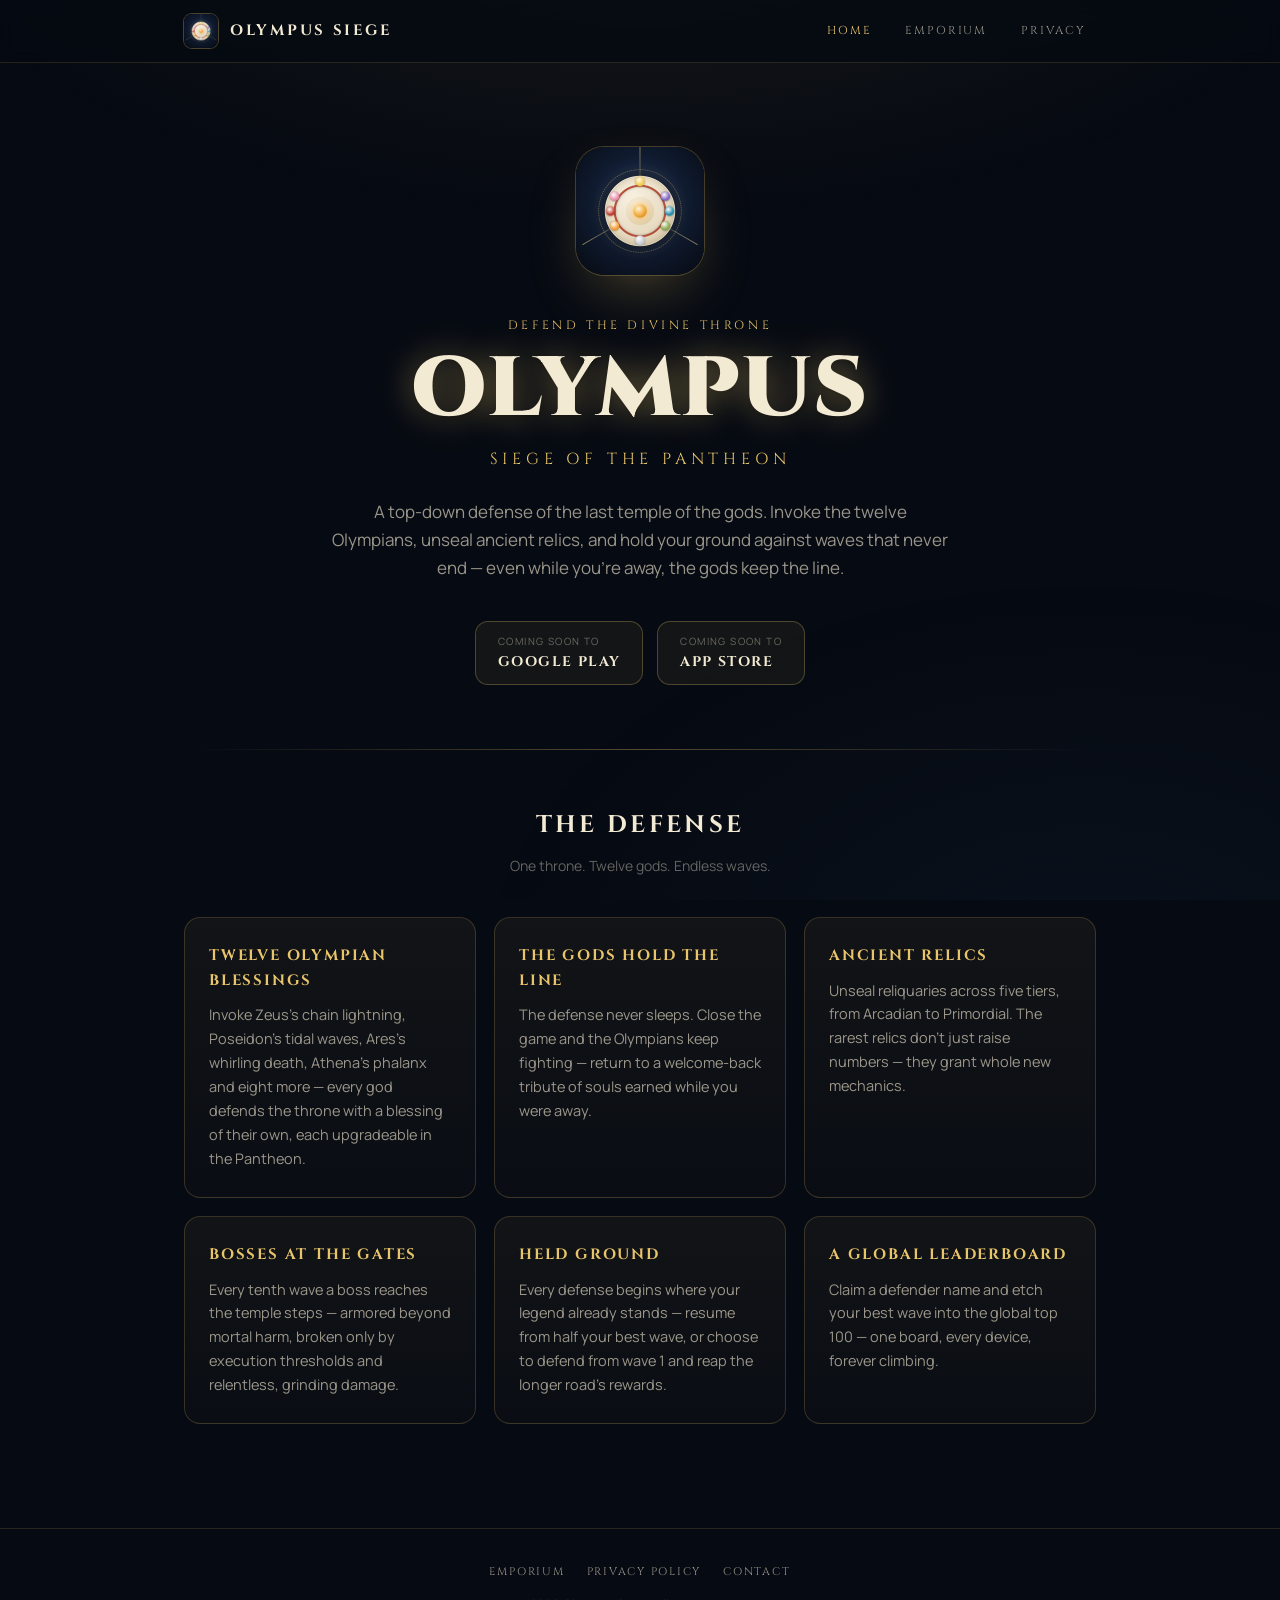
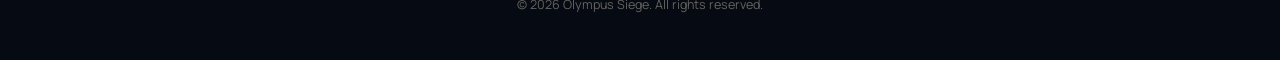
==== index.html @ e72ffd7d "Olympus Siege website: landing page, Emporium (coming soon), privacy policy Static GitHub Pages site" ====
<!DOCTYPE html>
<html lang="en">
<head>
<meta charset="UTF-8">
<meta name="viewport" content="width=device-width, initial-scale=1">
<title>Olympus Siege — Defend the Divine Throne</title>
<meta name="description" content="Olympus Siege is a top-down tower-defense game: command the blessings of the twelve Olympians and hold the divine throne against endless waves.">
<link rel="icon" type="image/png" href="assets/icon-180.png">
<link rel="apple-touch-icon" href="assets/icon-180.png">
<link rel="preconnect" href="https://fonts.googleapis.com">
<link rel="preconnect" href="https://fonts.gstatic.com" crossorigin>
<link href="https://fonts.googleapis.com/css2?family=Cinzel:wght@500;600;700;900&family=Manrope:wght@400;500;600;700;800&display=swap" rel="stylesheet">
<link rel="stylesheet" href="styles.css">
</head>
<body>

<header>
  <div class="wrap nav">
    <a class="brand" href="index.html"><img src="assets/icon-180.png" alt=""><span>OLYMPUS SIEGE</span></a>
    <a class="link active" href="index.html">Home</a>
    <a class="link" href="shop.html">Emporium</a>
    <a class="link" href="privacy.html">Privacy</a>
  </div>
</header>

<main class="wrap">

  <div class="hero">
    <img class="mark" src="assets/icon-512.png" alt="Olympus Siege app icon — a golden temple under siege">
    <div class="kicker">Defend the Divine Throne</div>
    <h1 class="title">OLYMPUS</h1>
    <div class="subtitle">SIEGE OF THE PANTHEON</div>
    <p class="lede">A top-down defense of the last temple of the gods. Invoke the twelve
    Olympians, unseal ancient relics, and hold your ground against waves that never end —
    even while you're away, the gods keep the line.</p>
    <div class="badges">
      <span class="badge"><small>Coming soon to</small><b>GOOGLE PLAY</b></span>
      <span class="badge"><small>Coming soon to</small><b>APP STORE</b></span>
    </div>
  </div>

  <div class="rule"></div>

  <section>
    <h2 class="heading">THE DEFENSE</h2>
    <p class="heading-sub">One throne. Twelve gods. Endless waves.</p>
    <div class="grid">
      <div class="card">
        <h3>TWELVE OLYMPIAN BLESSINGS</h3>
        <p>Invoke Zeus's chain lightning, Poseidon's tidal waves, Ares's whirling death,
        Athena's phalanx and eight more — every god defends the throne with a blessing of
        their own, each upgradeable in the Pantheon.</p>
      </div>
      <div class="card">
        <h3>THE GODS HOLD THE LINE</h3>
        <p>The defense never sleeps. Close the game and the Olympians keep fighting —
        return to a welcome-back tribute of souls earned while you were away.</p>
      </div>
      <div class="card">
        <h3>ANCIENT RELICS</h3>
        <p>Unseal reliquaries across five tiers, from Arcadian to Primordial. The rarest
        relics don't just raise numbers — they grant whole new mechanics.</p>
      </div>
      <div class="card">
        <h3>BOSSES AT THE GATES</h3>
        <p>Every tenth wave a boss reaches the temple steps — armored beyond mortal harm,
        broken only by execution thresholds and relentless, grinding damage.</p>
      </div>
      <div class="card">
        <h3>HELD GROUND</h3>
        <p>Every defense begins where your legend already stands — resume from half your
        best wave, or choose to defend from wave 1 and reap the longer road's rewards.</p>
      </div>
      <div class="card">
        <h3>A GLOBAL LEADERBOARD</h3>
        <p>Claim a defender name and etch your best wave into the global top 100 —
        one board, every device, forever climbing.</p>
      </div>
    </div>
  </section>

</main>

<footer>
  <div class="wrap">
    <div class="links">
      <a href="shop.html">Emporium</a>
      <a href="privacy.html">Privacy Policy</a>
      <a href="mailto:olympussiege.dev@gmail.com">Contact</a>
    </div>
    <div class="fine">© 2026 Olympus Siege. All rights reserved.</div>
  </div>
</footer>

</body>
</html>
---- styles.css ----
:root {
  --ink: #060a12;
  --ink-2: #0a101c;
  --panel: rgba(232, 196, 106, .06);
  --line: rgba(232, 196, 106, .28);
  --gold: #e8c46a;
  --gold-soft: rgba(232, 196, 106, .75);
  --marble: #f3ead4;
  --dim: rgba(243, 234, 212, .62);
  --faint: rgba(243, 234, 212, .4);
}

* { margin: 0; padding: 0; box-sizing: border-box; }

html { scroll-behavior: smooth; }

body {
  background: var(--ink);
  color: var(--marble);
  font-family: 'Manrope', system-ui, sans-serif;
  font-size: 16px;
  line-height: 1.65;
  -webkit-font-smoothing: antialiased;
}

body::before {
  content: '';
  position: fixed;
  inset: 0;
  background:
    radial-gradient(1100px 520px at 50% -140px, rgba(232, 196, 106, .09), transparent 70%),
    radial-gradient(900px 600px at 85% 110%, rgba(106, 166, 232, .05), transparent 70%);
  pointer-events: none;
  z-index: 0;
}

.wrap {
  position: relative;
  z-index: 1;
  max-width: 960px;
  margin: 0 auto;
  padding: 0 24px;
}

/* ---------- header ---------- */
header {
  border-bottom: 1px solid rgba(232, 196, 106, .14);
  background: rgba(6, 10, 18, .82);
  backdrop-filter: blur(8px);
  position: sticky;
  top: 0;
  z-index: 10;
}

.nav {
  display: flex;
  align-items: center;
  gap: 14px;
  height: 62px;
}

.nav .brand {
  display: flex;
  align-items: center;
  gap: 12px;
  text-decoration: none;
  color: var(--marble);
  margin-right: auto;
}

.nav .brand img {
  width: 34px;
  height: 34px;
  border-radius: 8px;
  box-shadow: 0 0 0 1px rgba(232, 196, 106, .3);
}

.nav .brand span {
  font-family: 'Cinzel', serif;
  font-weight: 700;
  font-size: 15px;
  letter-spacing: .18em;
}

.nav a.link {
  font-family: 'Cinzel', serif;
  font-size: 11.5px;
  letter-spacing: .16em;
  text-transform: uppercase;
  color: var(--dim);
  text-decoration: none;
  padding: 8px 10px;
  border-radius: 8px;
  transition: color .15s;
}

.nav a.link:hover { color: var(--gold); }
.nav a.link.active { color: var(--gold); }

/* ---------- hero ---------- */
.hero {
  text-align: center;
  padding: 84px 0 64px;
}

.hero img.mark {
  width: 128px;
  height: 128px;
  border-radius: 28px;
  box-shadow: 0 24px 60px -18px rgba(232, 196, 106, .35), 0 0 0 1px rgba(232, 196, 106, .25);
  margin-bottom: 34px;
}

.kicker {
  font-family: 'Cinzel', serif;
  font-size: 12px;
  letter-spacing: .3em;
  text-transform: uppercase;
  color: var(--gold);
  margin-bottom: 14px;
}

h1.title {
  font-family: 'Cinzel', serif;
  font-weight: 900;
  font-size: clamp(46px, 9vw, 84px);
  line-height: .95;
  letter-spacing: .02em;
  text-shadow: 0 0 34px rgba(232, 196, 106, .45), 0 2px 4px rgba(0, 0, 0, .5);
}

.subtitle {
  font-family: 'Cinzel', serif;
  font-size: clamp(12px, 2.4vw, 16px);
  letter-spacing: .3em;
  color: var(--gold);
  margin-top: 16px;
}

.hero p.lede {
  max-width: 620px;
  margin: 26px auto 0;
  color: var(--dim);
  font-size: 17px;
}

.badges {
  display: flex;
  gap: 14px;
  justify-content: center;
  flex-wrap: wrap;
  margin-top: 38px;
}

.badge {
  display: inline-flex;
  flex-direction: column;
  align-items: flex-start;
  gap: 1px;
  padding: 11px 22px;
  border: 1px solid var(--line);
  border-radius: 13px;
  background: var(--panel);
  text-decoration: none;
  color: var(--marble);
}

.badge small {
  font-size: 10px;
  letter-spacing: .14em;
  text-transform: uppercase;
  color: var(--faint);
}

.badge b {
  font-family: 'Cinzel', serif;
  font-size: 14px;
  letter-spacing: .1em;
}

/* ---------- sections ---------- */
section { padding: 56px 0; }

.rule {
  height: 1px;
  background: linear-gradient(90deg, transparent, rgba(232, 196, 106, .35), transparent);
}

h2.heading {
  font-family: 'Cinzel', serif;
  font-weight: 700;
  font-size: 24px;
  letter-spacing: .14em;
  text-align: center;
  color: var(--marble);
  margin-bottom: 8px;
}

.heading-sub {
  text-align: center;
  color: var(--faint);
  font-size: 14px;
  margin-bottom: 40px;
}

.grid {
  display: grid;
  grid-template-columns: repeat(auto-fit, minmax(260px, 1fr));
  gap: 18px;
}

.card {
  border: 1px solid rgba(232, 196, 106, .2);
  border-radius: 16px;
  background: linear-gradient(180deg, rgba(232, 196, 106, .055), rgba(232, 196, 106, .02));
  padding: 26px 24px;
}

.card h3 {
  font-family: 'Cinzel', serif;
  font-size: 15px;
  font-weight: 700;
  letter-spacing: .12em;
  color: var(--gold);
  margin-bottom: 10px;
}

.card p {
  color: var(--dim);
  font-size: 14.5px;
}

/* ---------- shop ---------- */
.pact {
  display: flex;
  flex-direction: column;
  border: 1px solid rgba(232, 196, 106, .28);
  border-radius: 18px;
  background: linear-gradient(180deg, rgba(232, 196, 106, .07), rgba(232, 196, 106, .02));
  padding: 30px 26px;
}

.pact .tier {
  font-size: 10px;
  letter-spacing: .22em;
  text-transform: uppercase;
  color: var(--faint);
  margin-bottom: 8px;
}

.pact h3 {
  font-family: 'Cinzel', serif;
  font-size: 19px;
  font-weight: 700;
  letter-spacing: .08em;
  color: var(--marble);
  margin-bottom: 16px;
}

.pact ul {
  list-style: none;
  margin-bottom: 22px;
  flex: 1;
}

.pact ul li {
  color: var(--dim);
  font-size: 14.5px;
  padding: 5px 0 5px 24px;
  position: relative;
}

.pact ul li::before {
  content: '✦';
  position: absolute;
  left: 2px;
  color: var(--gold-soft);
  font-size: 12px;
}

.pact .price {
  font-family: 'Cinzel', serif;
  font-weight: 700;
  font-size: 24px;
  color: var(--gold);
  margin-bottom: 16px;
}

.btn {
  display: block;
  width: 100%;
  text-align: center;
  padding: 14px 0;
  border: none;
  border-radius: 13px;
  font-family: 'Cinzel', serif;
  font-weight: 700;
  font-size: 14px;
  letter-spacing: .16em;
  text-decoration: none;
  cursor: pointer;
  background: linear-gradient(180deg, #f3da8d, var(--gold) 58%, #c79a3e);
  color: #2a1d05;
  box-shadow: 0 8px 22px -6px rgba(232, 196, 106, .55), inset 0 1px 0 rgba(255, 255, 255, .5);
}

.btn[disabled], .btn.disabled {
  background: rgba(232, 196, 106, .12);
  color: var(--faint);
  box-shadow: none;
  cursor: default;
  border: 1px solid rgba(232, 196, 106, .2);
}

.notice {
  max-width: 640px;
  margin: 0 auto 40px;
  padding: 14px 22px;
  border: 1px solid rgba(232, 196, 106, .3);
  border-radius: 13px;
  background: rgba(232, 196, 106, .06);
  text-align: center;
  font-family: 'Cinzel', serif;
  font-size: 12px;
  letter-spacing: .14em;
  color: var(--gold);
}

/* ---------- prose (privacy) ---------- */
.prose { max-width: 720px; margin: 0 auto; padding: 56px 0 24px; }

.prose h1 {
  font-family: 'Cinzel', serif;
  font-weight: 700;
  font-size: 30px;
  letter-spacing: .1em;
  margin-bottom: 6px;
}

.prose .meta { color: var(--faint); font-size: 14px; margin-bottom: 36px; }

.prose h2 {
  font-family: 'Cinzel', serif;
  font-size: 17px;
  font-weight: 700;
  letter-spacing: .1em;
  color: var(--gold);
  margin: 36px 0 12px;
}

.prose p, .prose li { color: var(--dim); font-size: 15.5px; }
.prose p { margin-bottom: 14px; }
.prose ul { margin: 0 0 14px 22px; }
.prose li { margin-bottom: 7px; }
.prose strong { color: var(--marble); }
.prose a { color: var(--gold); }

.prose table {
  width: 100%;
  border-collapse: collapse;
  margin: 6px 0 18px;
  font-size: 14.5px;
}

.prose th, .prose td {
  text-align: left;
  padding: 9px 12px;
  border: 1px solid rgba(232, 196, 106, .18);
  color: var(--dim);
  vertical-align: top;
}

.prose th {
  color: var(--gold);
  font-family: 'Cinzel', serif;
  font-size: 12px;
  letter-spacing: .1em;
  background: rgba(232, 196, 106, .05);
}

/* ---------- footer ---------- */
footer {
  border-top: 1px solid rgba(232, 196, 106, .14);
  margin-top: 48px;
  padding: 34px 0 44px;
  text-align: center;
}

footer .links {
  display: flex;
  gap: 22px;
  justify-content: center;
  flex-wrap: wrap;
  margin-bottom: 14px;
}

footer a {
  font-family: 'Cinzel', serif;
  font-size: 11px;
  letter-spacing: .16em;
  text-transform: uppercase;
  color: var(--dim);
  text-decoration: none;
}

footer a:hover { color: var(--gold); }

footer .fine { color: var(--faint); font-size: 12.5px; }
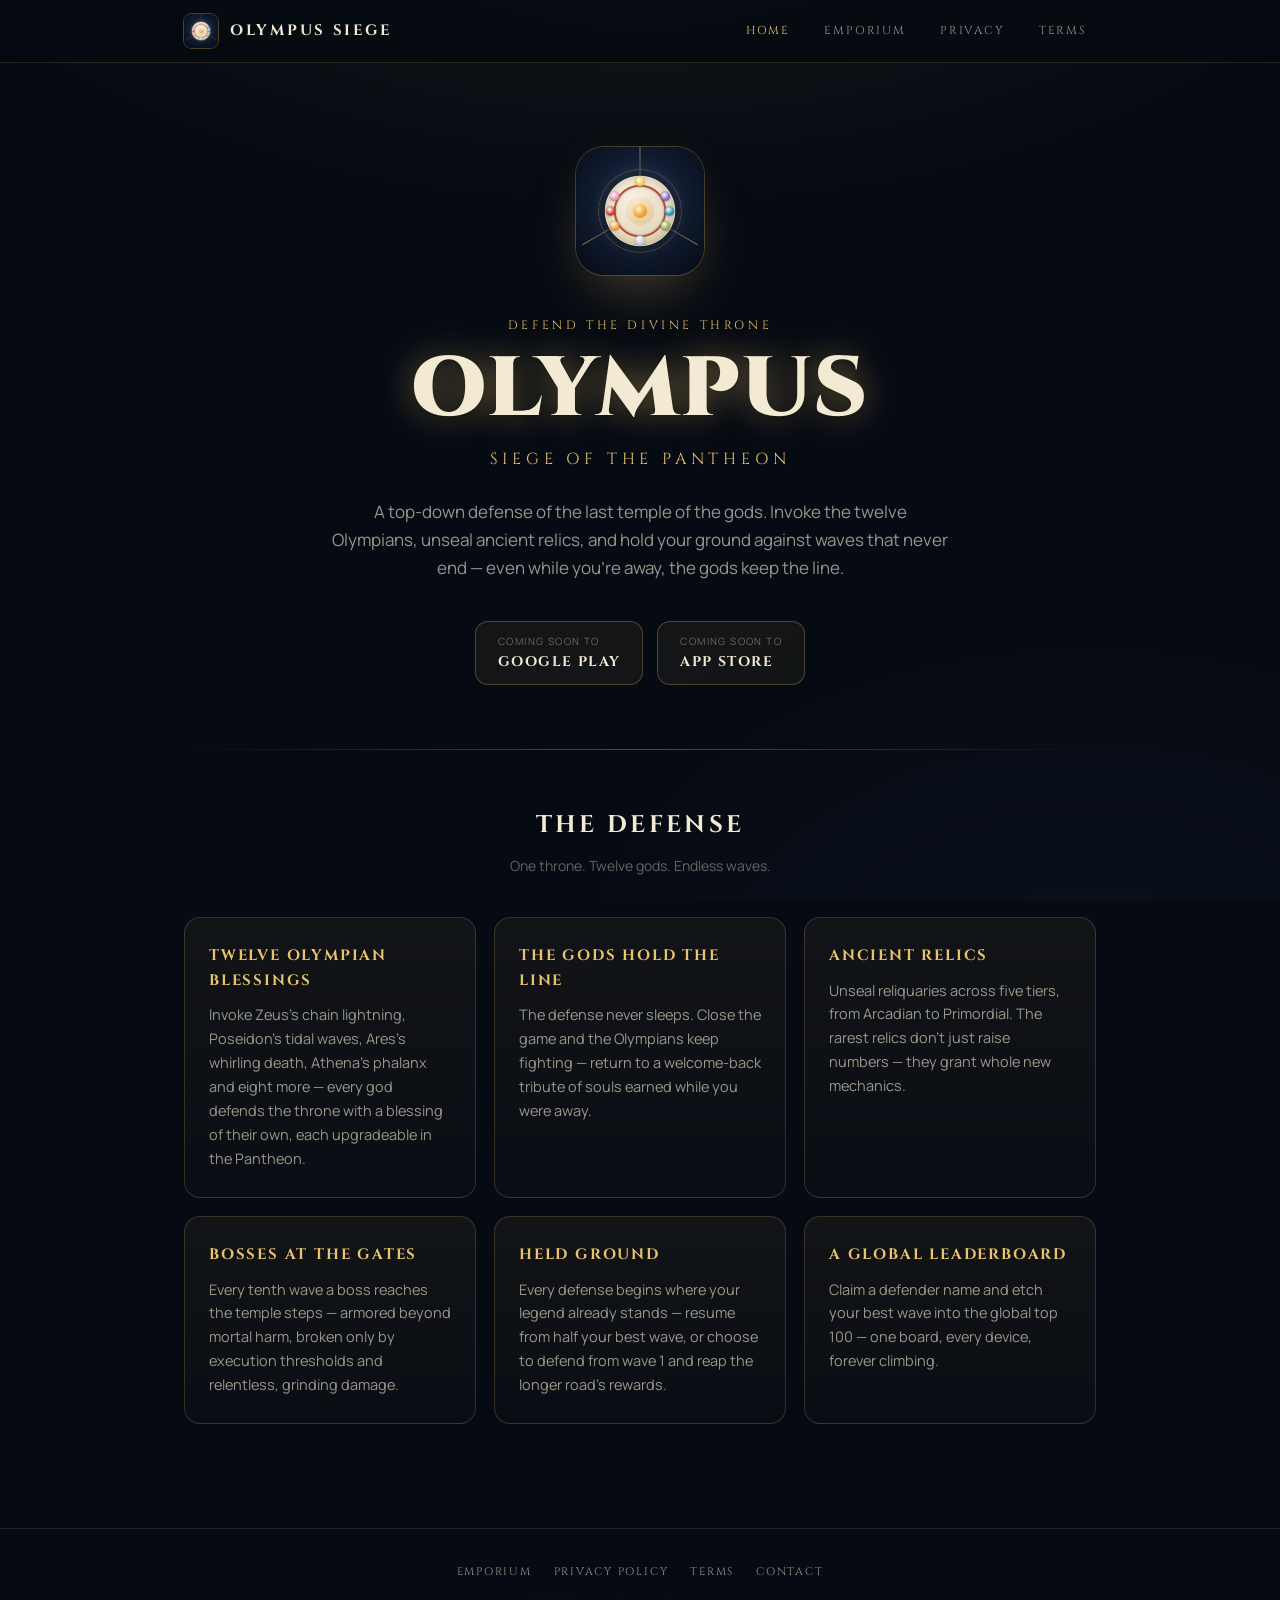
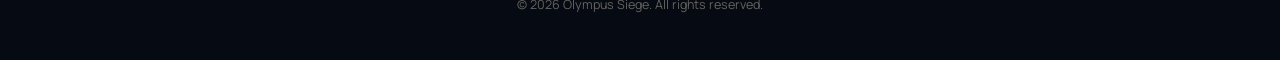
==== commit 71539a9d: "Add Terms & Conditions page + link it site-wide" ====
--- a/index.html
+++ b/index.html
@@ -20,6 +20,7 @@
     <a class="link active" href="index.html">Home</a>
     <a class="link" href="shop.html">Emporium</a>
     <a class="link" href="privacy.html">Privacy</a>
+    <a class="link" href="terms.html">Terms</a>
   </div>
 </header>
 
@@ -86,6 +87,7 @@
     <div class="links">
       <a href="shop.html">Emporium</a>
       <a href="privacy.html">Privacy Policy</a>
+      <a href="terms.html">Terms</a>
       <a href="mailto:olympussiege.dev@gmail.com">Contact</a>
     </div>
     <div class="fine">© 2026 Olympus Siege. All rights reserved.</div>
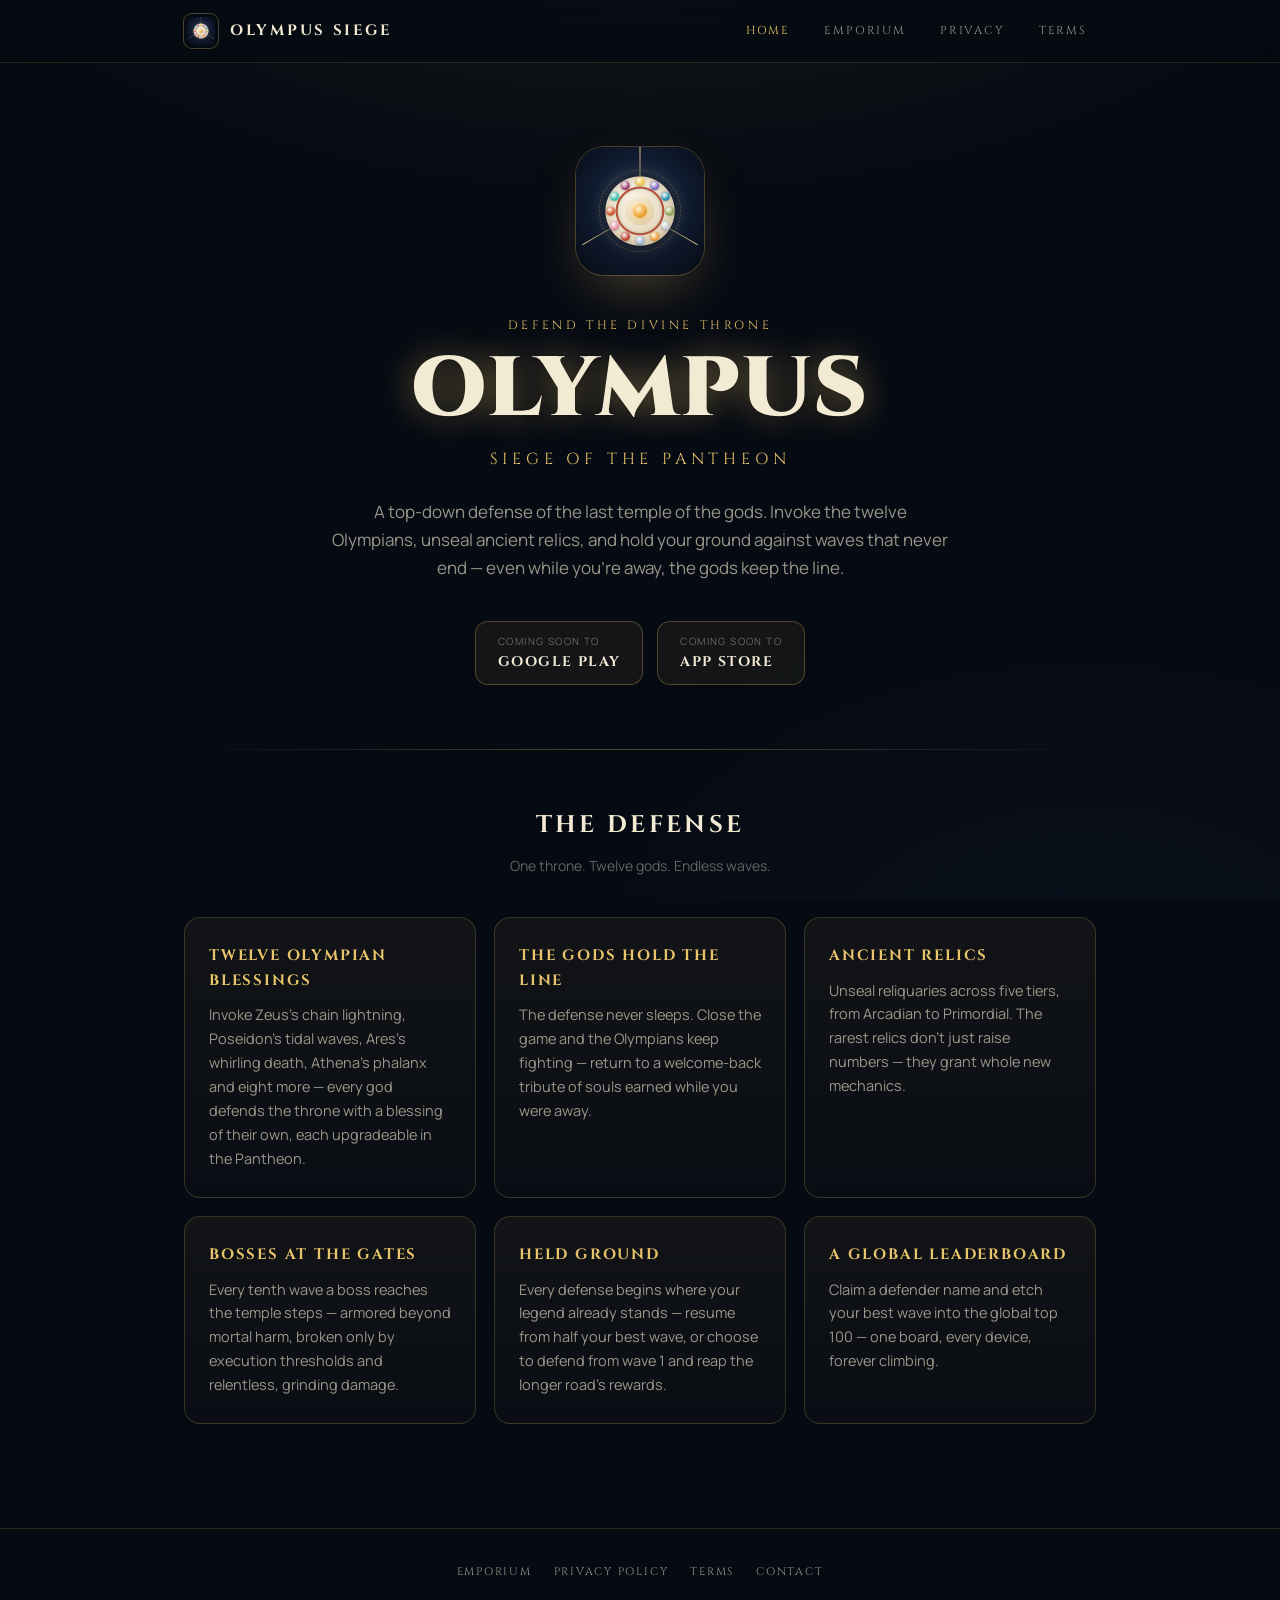
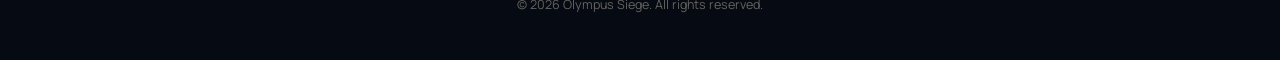
==== commit 82de9082: "Replace stale 8-orb icons with the canonical 12-orb exports + cache-bust assets The site shipped the" ====
--- a/index.html
+++ b/index.html
@@ -5,18 +5,18 @@
 <meta name="viewport" content="width=device-width, initial-scale=1">
 <title>Olympus Siege — Defend the Divine Throne</title>
 <meta name="description" content="Olympus Siege is a top-down tower-defense game: command the blessings of the twelve Olympians and hold the divine throne against endless waves.">
-<link rel="icon" type="image/png" href="assets/icon-180.png">
-<link rel="apple-touch-icon" href="assets/icon-180.png">
+<link rel="icon" type="image/png" href="assets/icon-180.png?v=2">
+<link rel="apple-touch-icon" href="assets/icon-180.png?v=2">
 <link rel="preconnect" href="https://fonts.googleapis.com">
 <link rel="preconnect" href="https://fonts.gstatic.com" crossorigin>
 <link href="https://fonts.googleapis.com/css2?family=Cinzel:wght@500;600;700;900&family=Manrope:wght@400;500;600;700;800&display=swap" rel="stylesheet">
-<link rel="stylesheet" href="styles.css">
+<link rel="stylesheet" href="styles.css?v=2">
 </head>
 <body>
 
 <header>
   <div class="wrap nav">
-    <a class="brand" href="index.html"><img src="assets/icon-180.png" alt=""><span>OLYMPUS SIEGE</span></a>
+    <a class="brand" href="index.html"><img src="assets/icon-180.png?v=2" alt=""><span>OLYMPUS SIEGE</span></a>
     <a class="link active" href="index.html">Home</a>
     <a class="link" href="shop.html">Emporium</a>
     <a class="link" href="privacy.html">Privacy</a>
@@ -27,7 +27,7 @@
 <main class="wrap">
 
   <div class="hero">
-    <img class="mark" src="assets/icon-512.png" alt="Olympus Siege app icon — a golden temple under siege">
+    <img class="mark" src="assets/icon-512.png?v=2" alt="Olympus Siege app icon — a golden temple under siege">
     <div class="kicker">Defend the Divine Throne</div>
     <h1 class="title">OLYMPUS</h1>
     <div class="subtitle">SIEGE OF THE PANTHEON</div>
--- a/styles.css
+++ b/styles.css
@@ -73,6 +73,11 @@
   height: 34px;
   border-radius: 8px;
   box-shadow: 0 0 0 1px rgba(232, 196, 106, .3);
+  /* The icon art is near-full-bleed (the dashed ring sits ~1px from the asset's top edge),
+     so at nav size the ring's top arc read as cut off (user-reported on iPhone). Inset the
+     art on a background matching the icon's own navy (= --ink, so it blends seamlessly). */
+  padding: 3px;
+  background: var(--ink);
 }
 
 .nav .brand span {
@@ -406,3 +411,51 @@
 footer a:hover { color: var(--gold); }
 
 footer .fine { color: var(--faint); font-size: 12.5px; }
+
+/* ---------- responsive (2026-08-21 — the sheet had NO media queries; the 5-item nav
+   needed 536px and forced a horizontal scroll on phones, which iOS renders as the whole
+   page zoomed/shifted. Tablet (≥768px) already laid out fine and is left untouched.) */
+@media (max-width: 700px) {
+
+  /* Header: two stacked rows — brand centered on its own line, links wrapped under it.
+     The sticky header grows a little; everything stays tappable (≥40px hit areas). */
+  .nav {
+    flex-wrap: wrap;
+    height: auto;
+    padding: 10px 0 8px;
+    gap: 2px 4px;
+    justify-content: center;
+  }
+  .nav .brand { width: 100%; justify-content: center; margin-right: 0; margin-bottom: 4px; }
+  .nav .brand img { width: 30px; height: 30px; }
+  .nav .brand span { font-size: 14px; }
+  .nav a.link { font-size: 11px; letter-spacing: .12em; padding: 8px 9px; }
+
+  /* Breathing room scaled to the small screen */
+  .wrap { padding: 0 18px; }
+  .hero { padding: 52px 0 44px; }
+  .hero img.mark { width: 96px; height: 96px; border-radius: 22px; margin-bottom: 26px; }
+  .hero p.lede { font-size: 15.5px; }
+  section { padding: 40px 0; }
+  h2.heading { font-size: 20px; }
+  .heading-sub { margin-bottom: 28px; }
+  .card { padding: 22px 18px; }
+  .pact { padding: 24px 20px; }
+  .notice { padding: 12px 16px; font-size: 11px; }
+
+  /* Prose pages (privacy/terms): tighter headings; wide tables scroll WITHIN themselves
+     instead of dragging the whole page sideways. */
+  .prose { padding: 40px 0 16px; }
+  .prose h1 { font-size: 24px; }
+  .prose table {
+    display: block;
+    overflow-x: auto;
+    -webkit-overflow-scrolling: touch;
+  }
+}
+
+/* Very narrow phones (SE/mini class): keep the nav links on one wrapped line comfortably. */
+@media (max-width: 360px) {
+  .nav a.link { font-size: 10px; letter-spacing: .1em; padding: 8px 6px; }
+  h1.title { font-size: 42px; }
+}
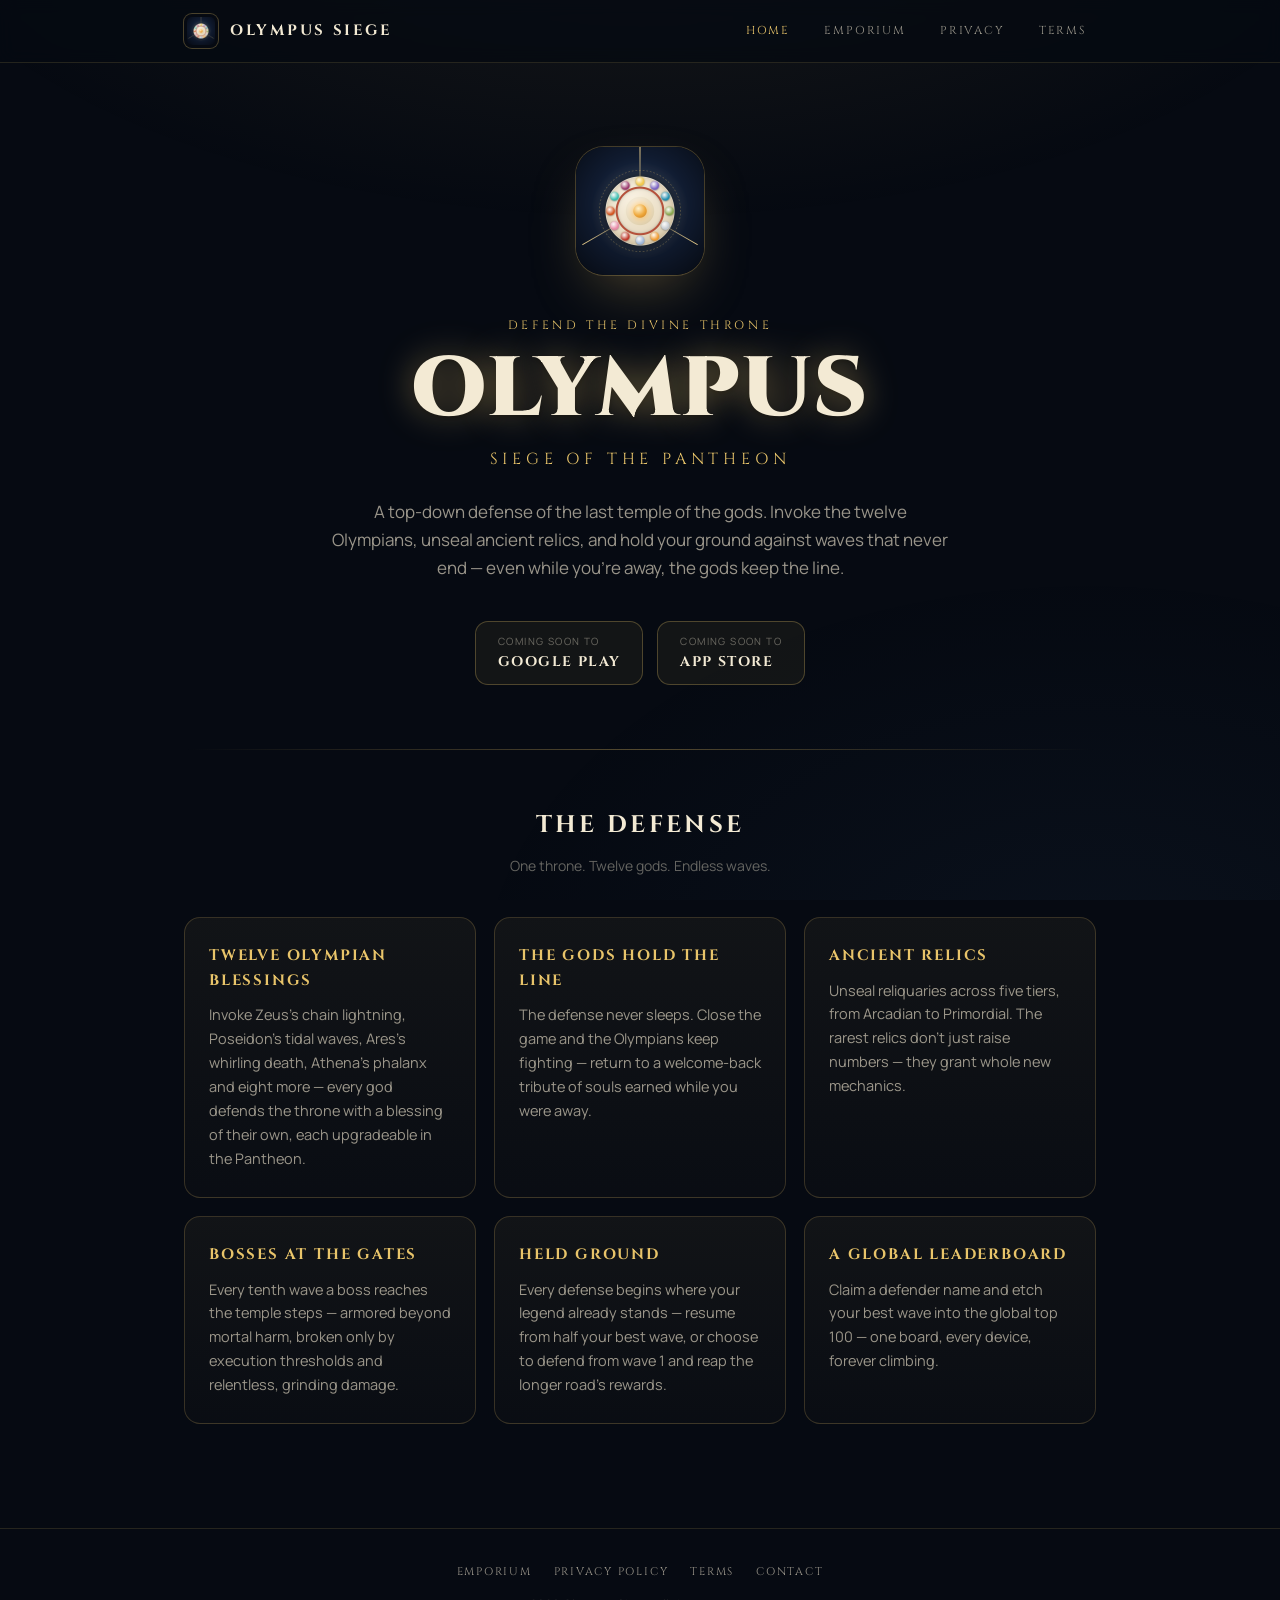
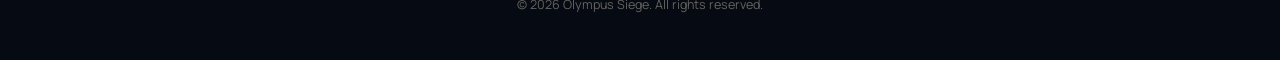
==== commit c8110a51: "Header brand icon: use the roomy icon-512 (icon-180 is the full-bleed iOS export) The 180 render is " ====
--- a/index.html
+++ b/index.html
@@ -16,7 +16,7 @@
 
 <header>
   <div class="wrap nav">
-    <a class="brand" href="index.html"><img src="assets/icon-180.png?v=2" alt=""><span>OLYMPUS SIEGE</span></a>
+    <a class="brand" href="index.html"><img src="assets/icon-512.png?v=2" alt=""><span>OLYMPUS SIEGE</span></a>
     <a class="link active" href="index.html">Home</a>
     <a class="link" href="shop.html">Emporium</a>
     <a class="link" href="privacy.html">Privacy</a>
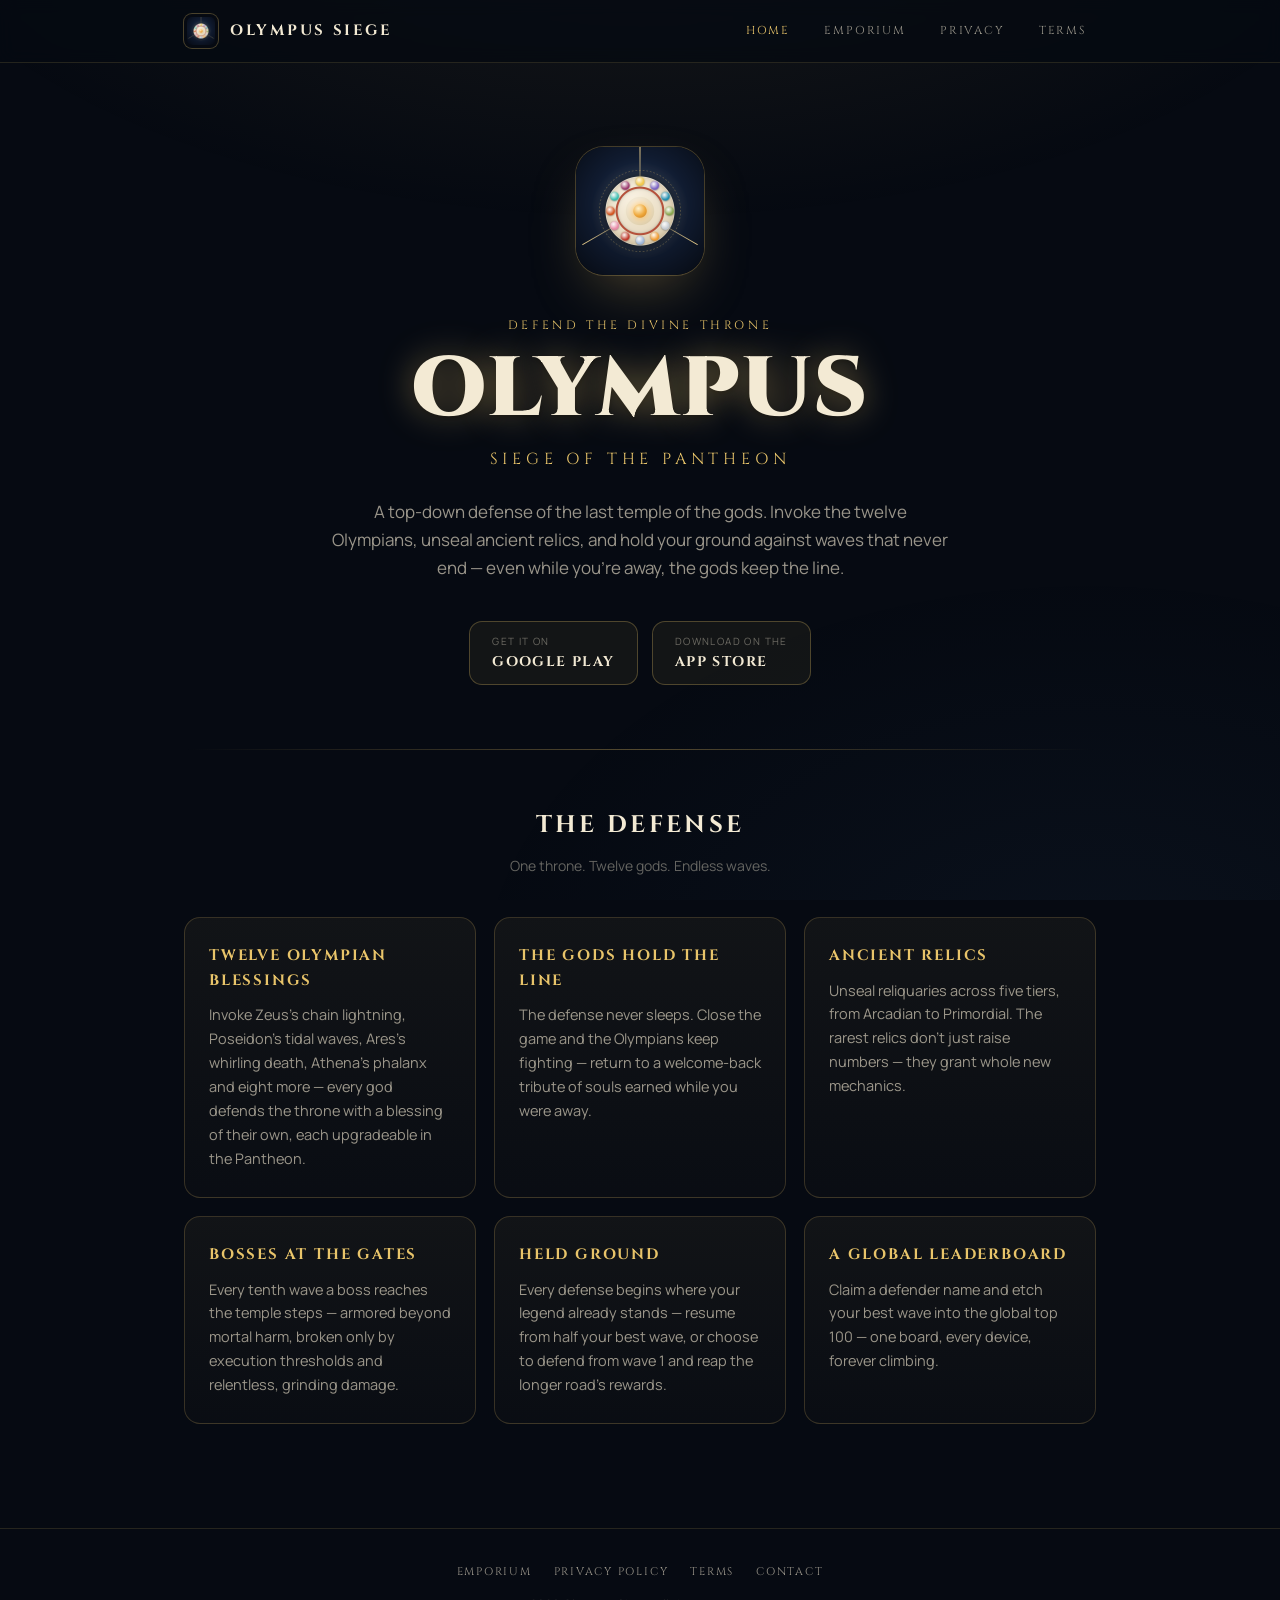
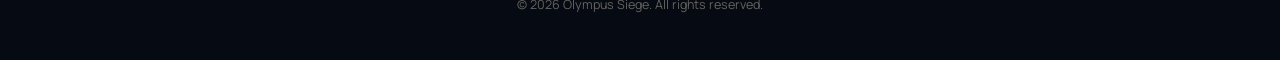
==== commit 78f598ae: "landing: the game is OUT — coming-soon badges become real Google Play + App Store links Co-Authored-" ====
--- a/index.html
+++ b/index.html
@@ -10,7 +10,7 @@
 <link rel="preconnect" href="https://fonts.googleapis.com">
 <link rel="preconnect" href="https://fonts.gstatic.com" crossorigin>
 <link href="https://fonts.googleapis.com/css2?family=Cinzel:wght@500;600;700;900&family=Manrope:wght@400;500;600;700;800&display=swap" rel="stylesheet">
-<link rel="stylesheet" href="styles.css?v=2">
+<link rel="stylesheet" href="styles.css?v=3">
 </head>
 <body>
 
@@ -35,8 +35,10 @@
     Olympians, unseal ancient relics, and hold your ground against waves that never end —
     even while you're away, the gods keep the line.</p>
     <div class="badges">
-      <span class="badge"><small>Coming soon to</small><b>GOOGLE PLAY</b></span>
-      <span class="badge"><small>Coming soon to</small><b>APP STORE</b></span>
+      <a class="badge" style="text-decoration:none;color:inherit" target="_blank" rel="noopener"
+         href="https://play.google.com/store/apps/details?id=com.olympussiege.app&hl=en"><small>Get it on</small><b>GOOGLE PLAY</b></a>
+      <a class="badge" style="text-decoration:none;color:inherit" target="_blank" rel="noopener"
+         href="https://apps.apple.com/ba/app/olympus-siege-tower-defense/id6800301945"><small>Download on the</small><b>APP STORE</b></a>
     </div>
   </div>
 
--- a/styles.css
+++ b/styles.css
@@ -422,11 +422,13 @@
   .nav {
     flex-wrap: wrap;
     height: auto;
-    padding: 10px 0 8px;
+    /* Generous top clearance (user feedback 2026-08-21: the brand icon sat flush against the
+       header's top edge on device) + notch/status-bar safe-area for standalone contexts. */
+    padding: calc(18px + env(safe-area-inset-top, 0px)) 0 10px;
     gap: 2px 4px;
     justify-content: center;
   }
-  .nav .brand { width: 100%; justify-content: center; margin-right: 0; margin-bottom: 4px; }
+  .nav .brand { width: 100%; justify-content: center; margin-right: 0; margin-bottom: 6px; }
   .nav .brand img { width: 30px; height: 30px; }
   .nav .brand span { font-size: 14px; }
   .nav a.link { font-size: 11px; letter-spacing: .12em; padding: 8px 9px; }
